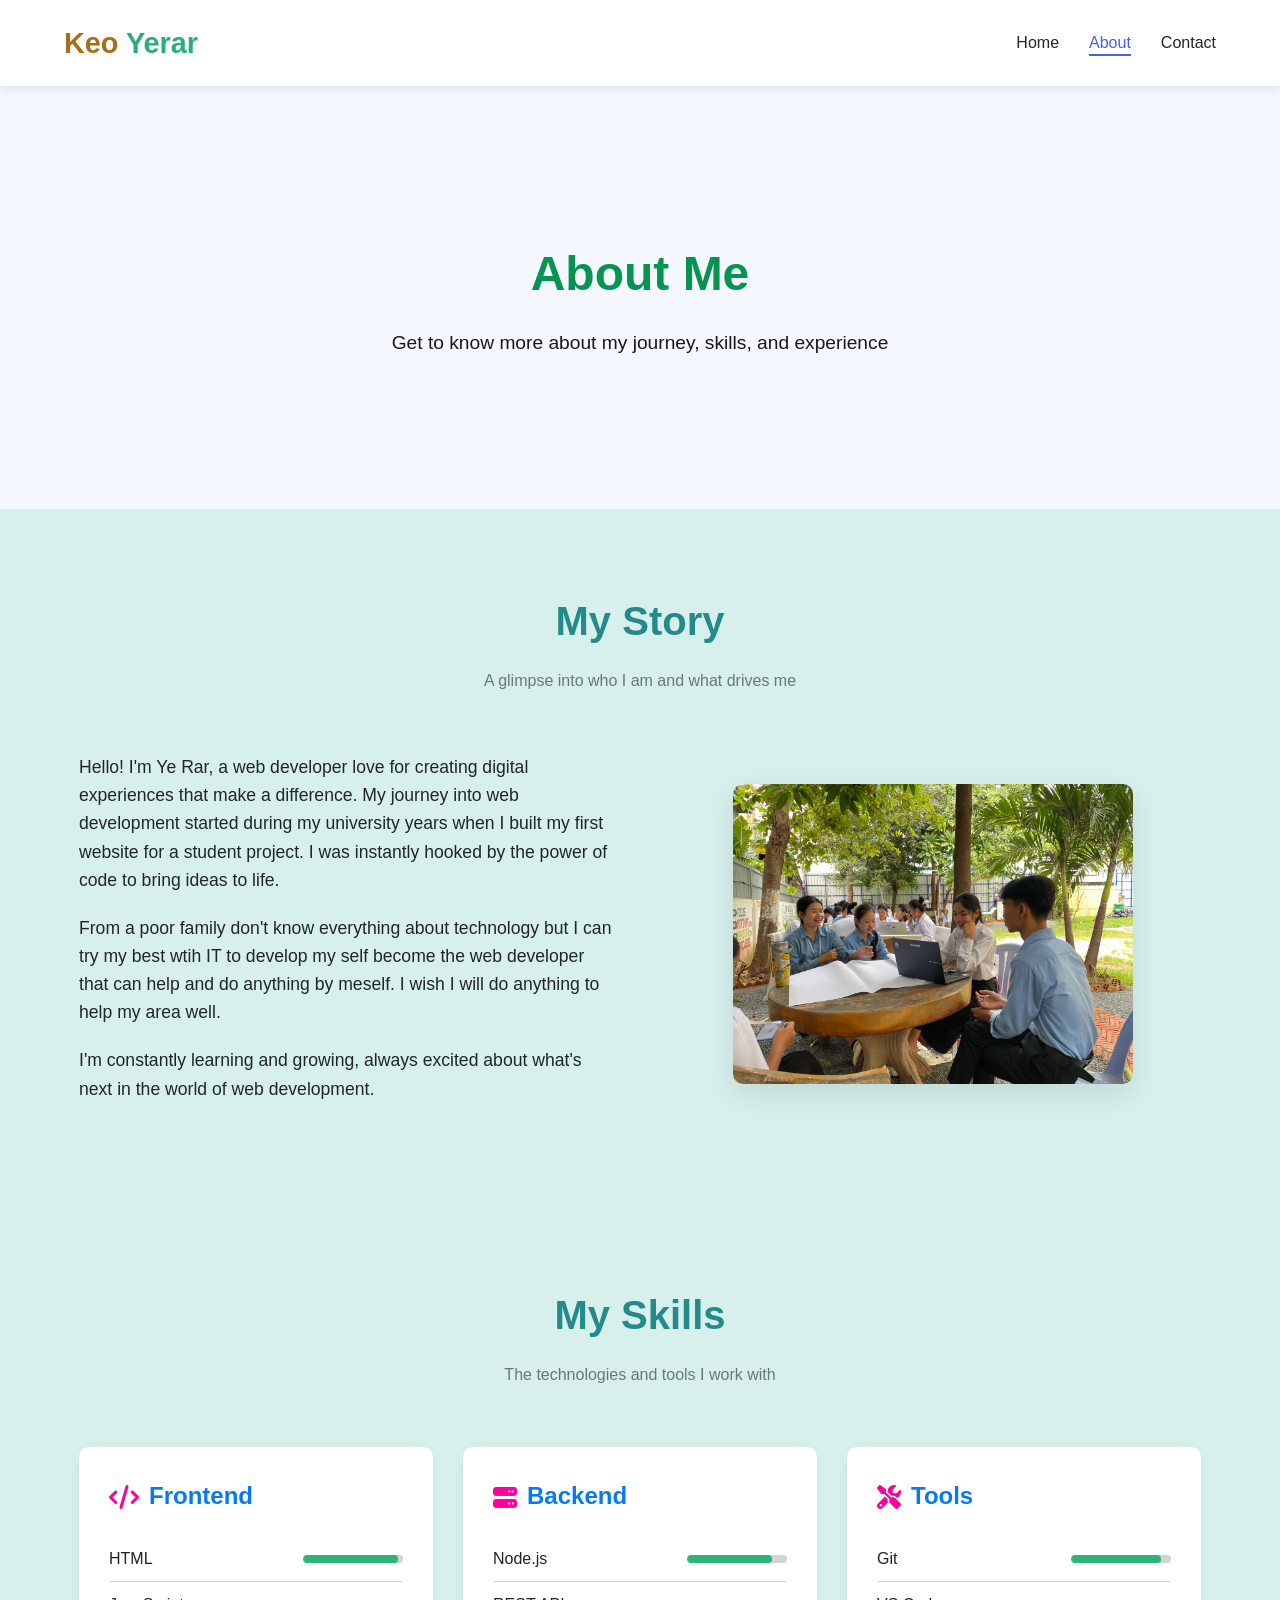
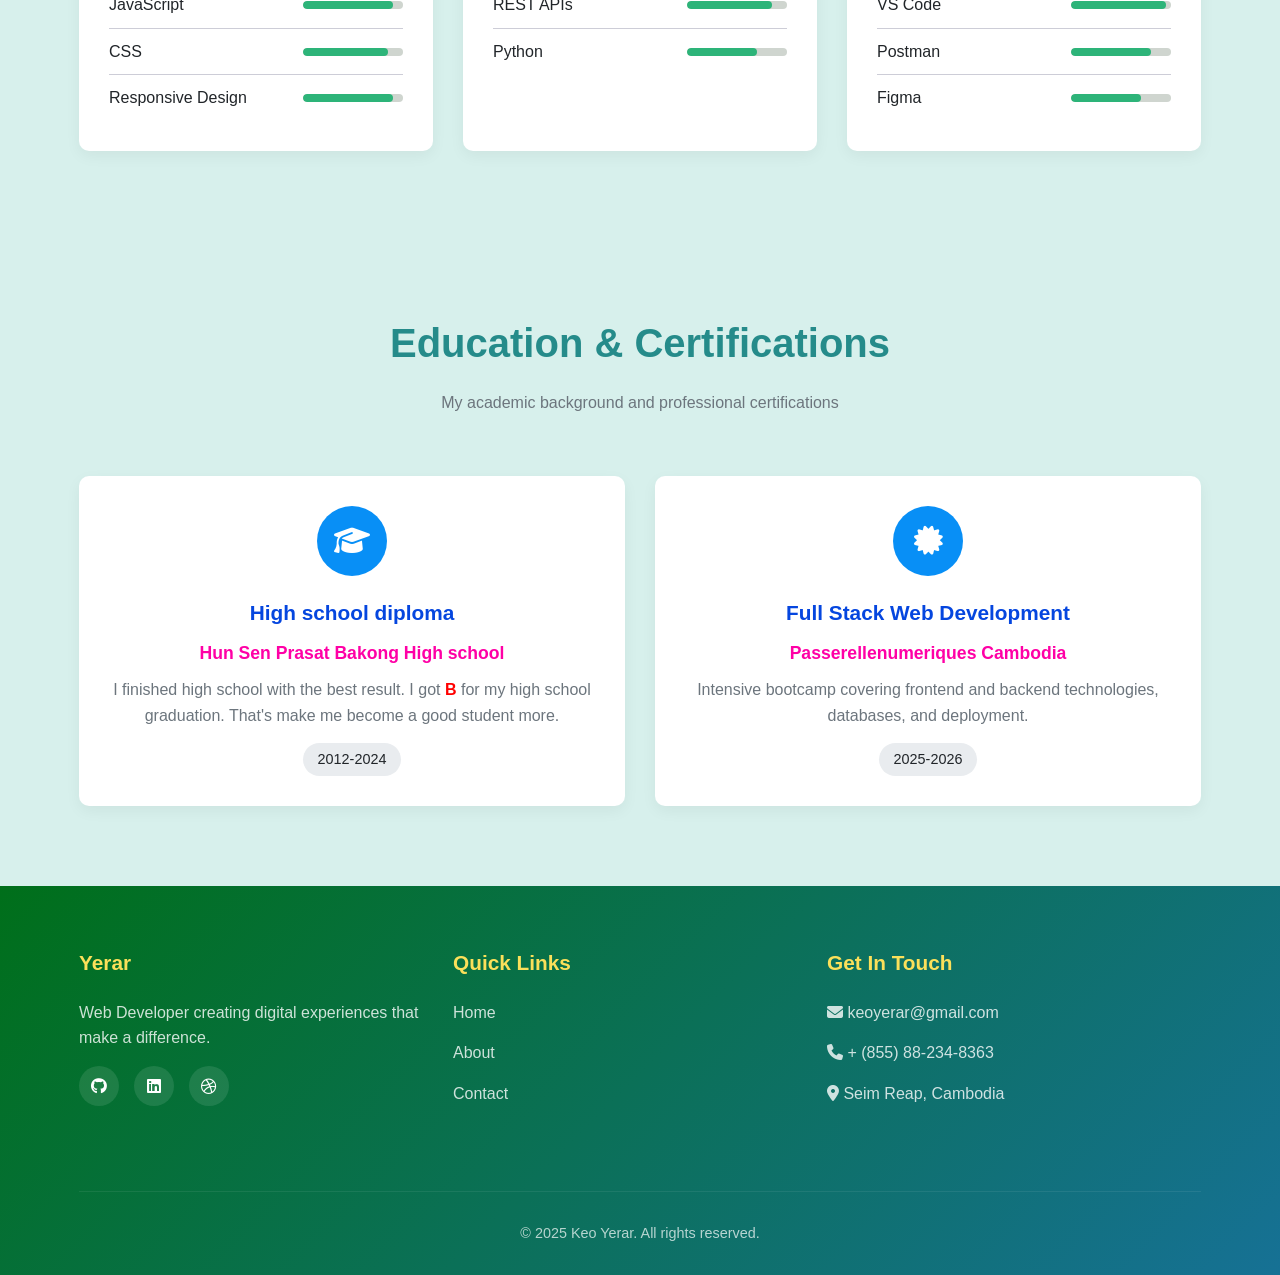
==== aboutMe.html @ 6f179e2d "Add all files including new.study" ====
<!DOCTYPE html>
<html lang="en">
<head>
    <meta charset="UTF-8">
    <meta name="viewport" content="width=device-width, initial-scale=1.0">
    <title>About Me - Yerar | Web Developer</title>
    <link rel="stylesheet" href="https://cdnjs.cloudflare.com/ajax/libs/font-awesome/6.4.0/css/all.min.css">
    <link rel="stylesheet" href="./css/about_style.css">

</head>
<body>
    <!-- Header -->
    <header>
        <div class="container header-container">
            <div class="logo">Keo<span> Yerar</span></div>
            <nav>
                <ul>
                    <li><a href="./index.html">Home</a></li>
                    <li><a href="#" class="active">About</a></li>
                    <li><a href="./contect.html">Contact</a></li>
                </ul>
            </nav>
        </div>
    </header>

    <!-- Page Header -->
    <section class="page-header">
        <div class="container">
            <h1>About Me</h1>
            <p>Get to know more about my journey, skills, and experience</p>
        </div>
    </section>

    <!-- About Section -->
    <section class="about">
        <div class="container">
            <div class="section-title">
                <h2>My Story</h2>
                <p>A glimpse into who I am and what drives me</p>
            </div>
            <div class="about-content">
                <div class="about-text">
                    <p>Hello! I'm Ye Rar, a  web developer  love for creating digital experiences that make a difference. My journey into web development started during my university years when I built my first website for a student project. I was instantly hooked by the power of code to bring ideas to life.</p>
                    <p>From a poor family don't know everything about technology but I can try my best wtih IT to develop my self become the web developer that can help and do anything by meself. I wish I will do anything to help my area well.</p>
                    <p> I'm constantly learning and growing, always excited about what's next in the world of web development.</p>
                    
                </div>
                <div class="about-image">
                    <img src="./img/image (5).jpg" alt="Yerar working" class="about-img">
                </div>
            </div>
        </div>
    </section>

    <!-- Skills Section -->
    <section class="skills">
        <div class="container">
            <div class="section-title">
                <h2>My Skills</h2>
                <p>The technologies and tools I work with</p>
            </div>
            <div class="skills-container">
                <!-- Frontend Skills -->
                <div class="skill-category">
                    <h3><i class="fas fa-code"></i> Frontend</h3>
                    <ul class="skill-list">
                        <li>
                            <span class="skill-name">HTML</span>
                            <div class="skill-level">
                                <div class="skill-progress" style="width: 95%"></div>
                            </div>
                        </li>
                        <li>
                            <span class="skill-name">JavaScript</span>
                            <div class="skill-level">
                                <div class="skill-progress" style="width: 90%"></div>
                            </div>
                        </li>
                        <li>
                            <span class="skill-name">CSS</span>
                            <div class="skill-level">
                                <div class="skill-progress" style="width: 85%"></div>
                            </div>
                        </li>
                        <li>
                            <span class="skill-name">Responsive Design</span>
                            <div class="skill-level">
                                <div class="skill-progress" style="width: 90%"></div>
                            </div>
                        </li>
                    </ul>
                </div>
                
                <!-- Backend Skills -->
                <div class="skill-category">
                    <h3><i class="fas fa-server"></i> Backend</h3>
                    <ul class="skill-list">
                        <li>
                            <span class="skill-name">Node.js</span>
                            <div class="skill-level">
                                <div class="skill-progress" style="width: 85%"></div>
                            </div>
                        </li>
                        <li>
                            <span class="skill-name">REST APIs</span>
                            <div class="skill-level">
                                <div class="skill-progress" style="width: 85%"></div>
                            </div>
                        </li>
                        <li>
                            <span class="skill-name">Python</span>
                            <div class="skill-level">
                                <div class="skill-progress" style="width: 70%"></div>
                            </div>
                        </li>
                    </ul>
                </div>
                
                <!-- Tools -->
                <div class="skill-category">
                    <h3><i class="fas fa-tools"></i> Tools</h3>
                    <ul class="skill-list">
                        <li>
                            <span class="skill-name">Git</span>
                            <div class="skill-level">
                                <div class="skill-progress" style="width: 90%"></div>
                            </div>
                        </li>
                        <li>
                            <span class="skill-name">VS Code</span>
                            <div class="skill-level">
                                <div class="skill-progress" style="width: 95%"></div>
                            </div>
                        </li>
                        <li>
                            <span class="skill-name">Postman</span>
                            <div class="skill-level">
                                <div class="skill-progress" style="width: 80%"></div>
                            </div>
                        </li>
                        <li>
                            <span class="skill-name">Figma</span>
                            <div class="skill-level">
                                <div class="skill-progress" style="width: 70%"></div>
                            </div>
                        </li>
                    </ul>
                </div>
            </div>
        </div>
    </section>

    

    <!-- Education Section -->
    <section class="education">
        <div class="container">
            <div class="section-title">
                <h2>Education & Certifications</h2>
                <p>My academic background and professional certifications</p>
            </div>
            <div class="education-grid">
                <!-- Education 1 -->
                <div class="education-card">
                    <div class="education-icon">
                        <i class="fas fa-graduation-cap"></i>
                    </div>
                    <h3>High school diploma</h3>
                    <h4>Hun Sen Prasat Bakong  High school</h4>
                    <p>I finished high school with the best result. I got <b style="color: red;">B</b> for my high school graduation. That's make me become a good student more.</p>
                    <span class="education-year">2012-2024</span>
                </div>
                
                <!-- Education 2 -->
                <div class="education-card">
                    <div class="education-icon">
                        <i class="fas fa-certificate"></i>
                    </div>
                    <h3>Full Stack Web Development</h3>
                    <h4>Passerellenumeriques Cambodia</h4>
                    <p>Intensive bootcamp covering frontend and backend technologies, databases, and deployment.</p>
                    <span class="education-year">2025-2026</span>
                </div>
                
               
            </div>
        </div>
    </section>

    
    <!-- Footer -->
    <footer>
        <div class="container">
            <div class="footer-content">
                <div class="footer-col">
                    <h3>Yerar</h3>
                    <p>Web Developer creating digital experiences that make a difference.</p>
                    <div class="social-links">
                        <a href="#"><i class="fab fa-github"></i></a>
                        <a href="#"><i class="fab fa-linkedin"></i></a>
                        
                        <a href="#"><i class="fab fa-dribbble"></i></a>
                    </div>
                </div>
                <div class="footer-col">
                    <h3>Quick Links</h3>
                    <p><a href="./index.html" style="color: white; text-decoration: none;">Home</a></p>
                    <p><a href="#" style="color: white; text-decoration: none;">About</a></p>
                    <p><a href="./contect.html" style="color: white; text-decoration: none;">Contact</a></p>
                </div>
                <div class="footer-col">
                    <h3>Get In Touch</h3>
                    <p><i class="fas fa-envelope"></i> keoyerar@gmail.com</p>
                    <p><i class="fas fa-phone"></i> + (855) 88-234-8363</p>
                    <p><i class="fas fa-map-marker-alt"></i> Seim Reap, Cambodia</p>
                </div>
            </div>
            <div class="footer-bottom">
                <p>&copy; 2025 Keo Yerar. All rights reserved.</p>
            </div>
        </div>
    </footer>

    <script>
        // Simple script for smooth scrolling
        document.querySelectorAll('a[href^="#"]').forEach(anchor => {
            anchor.addEventListener('click', function (e) {
                e.preventDefault();
                document.querySelector(this.getAttribute('href')).scrollIntoView({
                    behavior: 'smooth'
                });
            });
        });
        
        // Add active class to nav links on scroll
        window.addEventListener('scroll', function() {
            const sections = document.querySelectorAll('section');
            const navLinks = document.querySelectorAll('nav ul li a');
            
            let current = '';
            
            sections.forEach(section => {
                const sectionTop = section.offsetTop;
                const sectionHeight = section.clientHeight;
                if (pageYOffset >= sectionTop - 60) {
                    current = section.getAttribute('id');
                }
            });
            
            navLinks.forEach(link => {
                link.classList.remove('active');
                if (link.getAttribute('href').substring(1) === current) {
                    link.classList.add('active');
                }
            });
        });
    </script>
</body>
</html>
---- css/about_style.css ----
* {
            margin: 0;
            padding: 0;
            box-sizing: border-box;
            font-family: 'Segoe UI', Tahoma, Geneva, Verdana, sans-serif;
        }

        :root {
            --primary: #4361ee;
            --secondary: #3a0ca3;
            --accent: #f72585;
            --light: #f8f9fa;
            --dark: #212529;
            --gray: #6c757d;
            --light-gray: #e9ecef;
        }

        body {
            background-color: #f5f7ff;
            color: var(--dark);
            line-height: 1.6;
        }

        .container {
            width: 90%;
            max-width: 1200px;
            margin: 0 auto;
            padding: 0 15px;
        }

        /* Header Styles */
        header {
            background-color: white;
            box-shadow: 0 2px 10px rgba(0, 0, 0, 0.1);
            position: sticky;
            top: 0;
            z-index: 100;
        }

        .header-container {
            display: flex;
            justify-content: space-between;
            align-items: center;
            padding: 20px 0;
        }

        .logo {
            font-size: 1.8rem;
            font-weight: 700;
            color: rgb(167, 110, 25);
    
        }

        .logo span {
            color: rgb(39, 174, 122);
        }

        nav ul {
            display: flex;
            list-style: none;
        }

        nav ul li {
            margin-left: 30px;
        }

        nav ul li a {
            text-decoration: none;
            color: var(--dark);
            font-weight: 500;
            transition: color 0.3s;
            position: relative;
        }

        nav ul li a:hover {
            color: var(--primary);
        }

        nav ul li a.active {
            color: var(--primary);
        }

        nav ul li a.active::after {
            content: '';
            position: absolute;
            bottom: -5px;
            left: 0;
            width: 100%;
            height: 2px;
            background-color: var(--primary);
        }

        /* Page Header */
        .page-header {
            padding: 150px ;
            text-align: center;
            background-image: url(https://miro.medium.com/v2/resize:fit:1400/0*flNpoGtME2NX-fFS);
            color: rgb(6, 149, 80);
        }

        .page-header h1 {
            font-size: 3rem;
            margin-bottom: 15px;
        }

        .page-header p {
            font-size: 1.2rem;
            opacity: 0.9;
            max-width: 600px;
            margin: 0 auto;
            color: black;
        }

        /* About Section */
        .about {
            padding: 80px 0;
            background-color: rgb(215, 240, 236);
        }

        .section-title {
            text-align: center;
            margin-bottom: 60px;
        }

        .section-title h2 {
            font-size: 2.5rem;
            color: rgb(37, 139, 138);
            margin-bottom: 15px;
        }

        .section-title p {
            color: var(--gray);
            max-width: 600px;
            margin: 0 auto;
        }

        .about-content {
            display: flex;
            align-items: center;
            gap: 50px;
        }

        .about-text {
            flex: 1;
        }

        .about-text p {
            margin-bottom: 20px;
            font-size: 1.1rem;
        }

        .about-image {
            flex: 1;
            text-align: center;
        }

        .about-img {
            width: 100%;
            max-width: 400px;
            border-radius: 10px;
            box-shadow: 0 10px 30px rgba(0, 0, 0, 0.1);
        }

        /* Skills Section */
        .skills {
            padding: 80px 0;
            background-color: rgb(215, 240, 236);
        }

        .skills-container {
            display: grid;
            grid-template-columns: repeat(auto-fit, minmax(300px, 1fr));
            gap: 30px;
        }

        .skill-category {
            background-color: white;
            padding: 30px;
            border-radius: 10px;
            box-shadow: 0 5px 15px rgba(0, 0, 0, 0.05);
        }

        .skill-category h3 {
            font-size: 1.5rem;
            color:  rgb(5, 123, 242);
            margin-bottom: 20px;
            display: flex;
            align-items: center;
            gap: 10px;
        }

        .skill-category h3 i {
            color: rgb(252, 2, 156);
        }

        .skill-list {
            list-style: none;
        }

        .skill-list li {
            padding: 10px 0;
            border-bottom: 1px solid rgb(205, 205, 215);
            display: flex;
            justify-content: space-between;
            align-items: center;
        }

        .skill-list li:last-child {
            border-bottom: none;
        }

        .skill-name {
            font-weight: 500;
        }

        .skill-level {
            width: 100px;
            height: 8px;
            background-color: rgb(207, 213, 207);
            border-radius: 4px;
            overflow: hidden;
        }

        .skill-progress {
            height: 100%;
            background-color: rgb(45, 180, 121);
            border-radius: 4px;
        }


        /* Education Section */
        .education {
            padding: 80px 0;
           background-color: rgb(215, 240, 236);
        }

        .education-grid {
            display: grid;
            grid-template-columns: repeat(auto-fit, minmax(300px, 1fr));
            gap: 30px;
        }

        .education-card {
            background-color: white;
            padding: 30px;
            border-radius: 10px;
            box-shadow: 0 5px 15px rgba(0, 0, 0, 0.05);
            text-align: center;
        }

        .education-icon {
            width: 70px;
            height: 70px;
            background-color: rgb(8, 143, 246);
            color: white;
            border-radius: 50%;
            display: flex;
            align-items: center;
            justify-content: center;
            margin: 0 auto 20px;
            font-size: 1.8rem;
        }

        .education-card h3 {
            font-size: 1.3rem;
            color: rgb(5, 70, 223);
            margin-bottom: 10px;
        }

        .education-card h4 {
            font-size: 1.1rem;
            color: rgb(255, 0, 166);
            margin-bottom: 10px;
        }

        .education-card p {
            color: var(--gray);
            margin-bottom: 15px;
        }

        .education-year {
            display: inline-block;
            background-color: var(--light-gray);
            color: var(--dark);
            padding: 5px 15px;
            border-radius: 20px;
            font-size: 0.9rem;
        }

        /* Footer */
        footer {
           background: linear-gradient(135deg, #006f1a 0%, #167195 100%);
            color: white;
            padding: 60px 0 30px;
        }

        .footer-content {
            display: flex;
            justify-content: space-between;
            flex-wrap: wrap;
            margin-bottom: 40px;
        }

        .footer-col {
            flex: 1;
            min-width: 250px;
            margin-bottom: 30px;
        }

        .footer-col h3 {
            font-size: 1.3rem;
            margin-bottom: 20px;
            color: rgb(251, 224, 90);
        }

        .footer-col p {
            margin-bottom: 15px;
            opacity: 0.8;
        }

        .social-links {
            display: flex;
            gap: 15px;
        }

        .social-links a {
            display: inline-flex;
            align-items: center;
            justify-content: center;
            width: 40px;
            height: 40px;
            background-color: rgba(255, 255, 255, 0.1);
            border-radius: 50%;
            color: white;
            text-decoration: none;
            transition: background-color 0.3s;
        }

        .social-links a:hover {
            background-color: var(--accent);
        }

        .footer-bottom {
            text-align: center;
            padding-top: 30px;
            border-top: 1px solid rgba(255, 255, 255, 0.1);
            font-size: 0.9rem;
            opacity: 0.7;
        }


        /* Responsive Design */
        @media (max-width: 992px) {
            .about-content {
                flex-direction: column;
            }
            
            .about-image {
                order: -1;
            }
        }

        @media (max-width: 768px) {
            .header-container {
                flex-direction: column;
            }
            
            nav ul {
                margin-top: 20px;
            }
            
            nav ul li {
                margin-left: 15px;
                margin-right: 15px;
            }
            
            .page-header h1 {
                font-size: 2.5rem;
            }
            
            .timeline::before {
                left: 20px;
            }
            
            .timeline-item {
                padding-left: 60px;
            }
            
            .timeline-date {
                width: 40px;
                height: 40px;
                font-size: 0.9rem;
            }
        }

        @media (max-width: 576px) {
            .page-header h1 {
                font-size: 2rem;
            }
            
            .section-title h2 {
                font-size: 2rem;
            }
            
            .skills-container,
            .education-grid {
                grid-template-columns: 1fr;
            }
        }
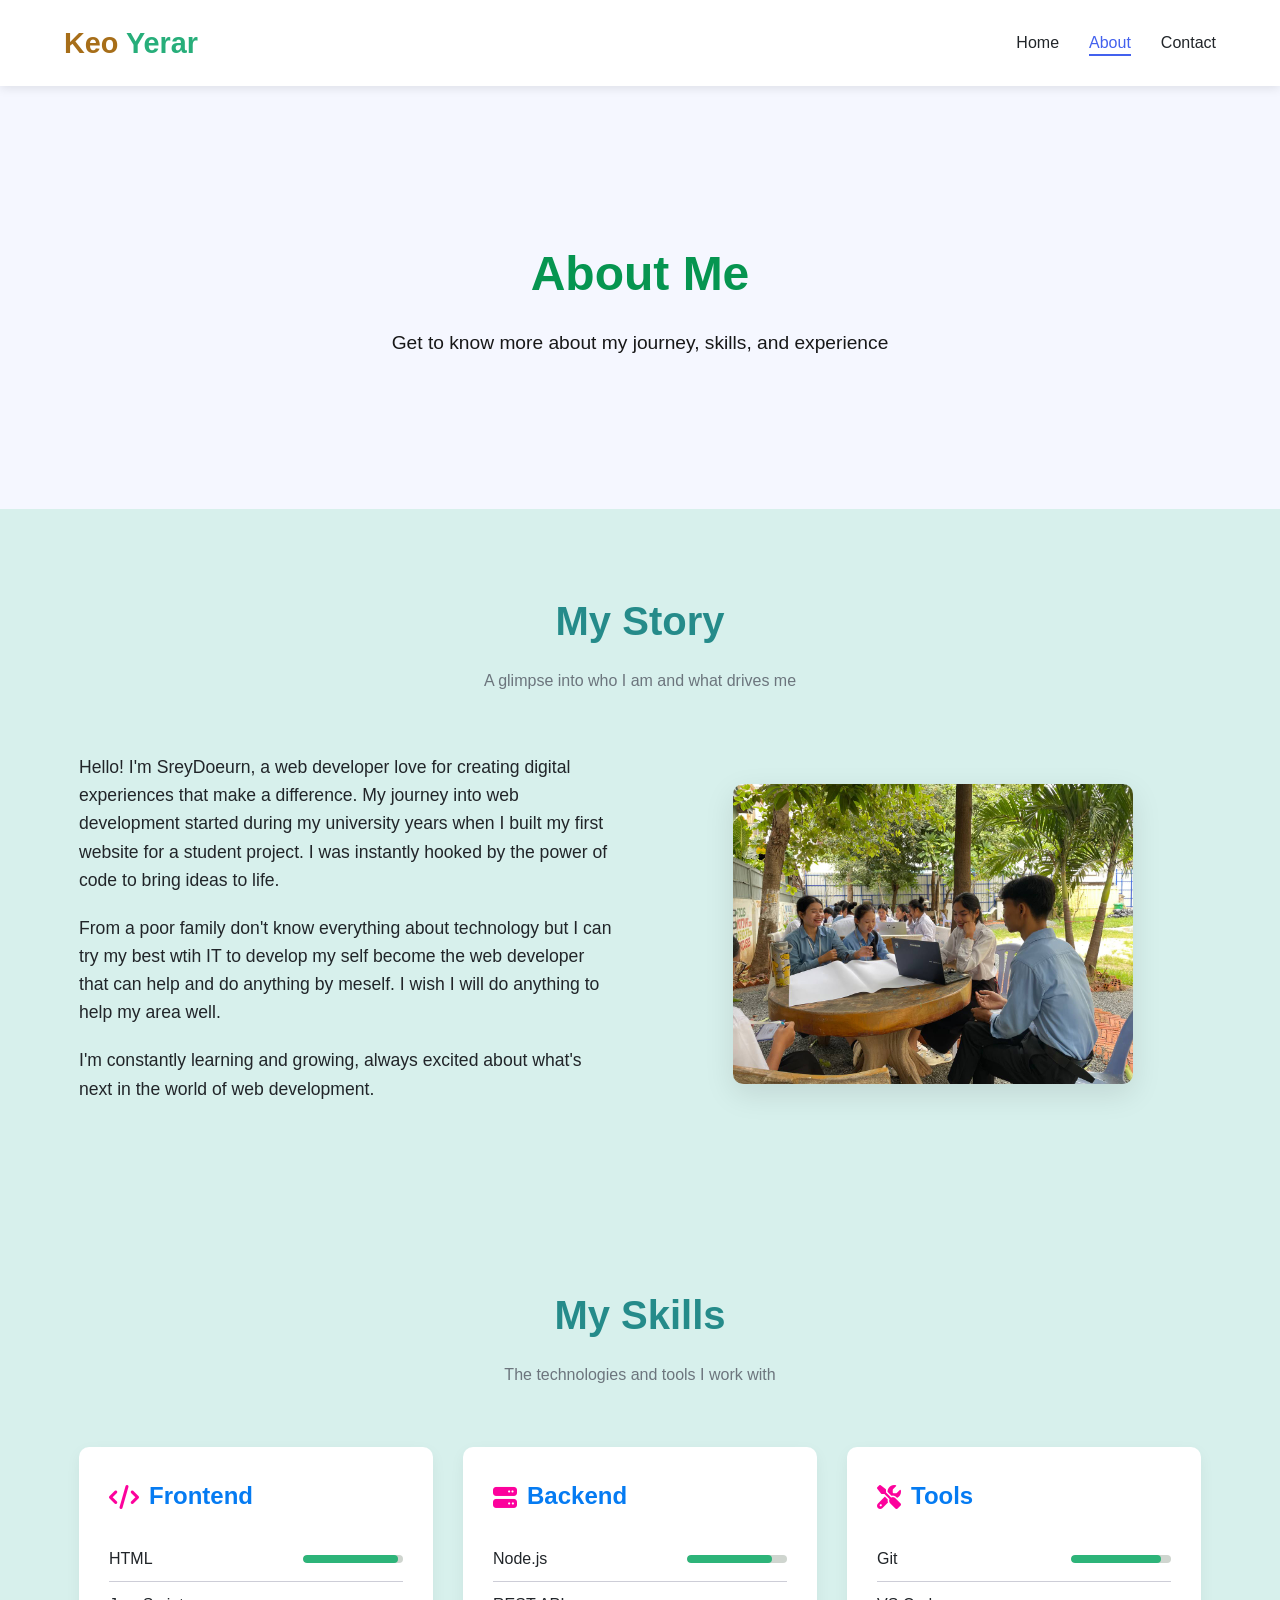
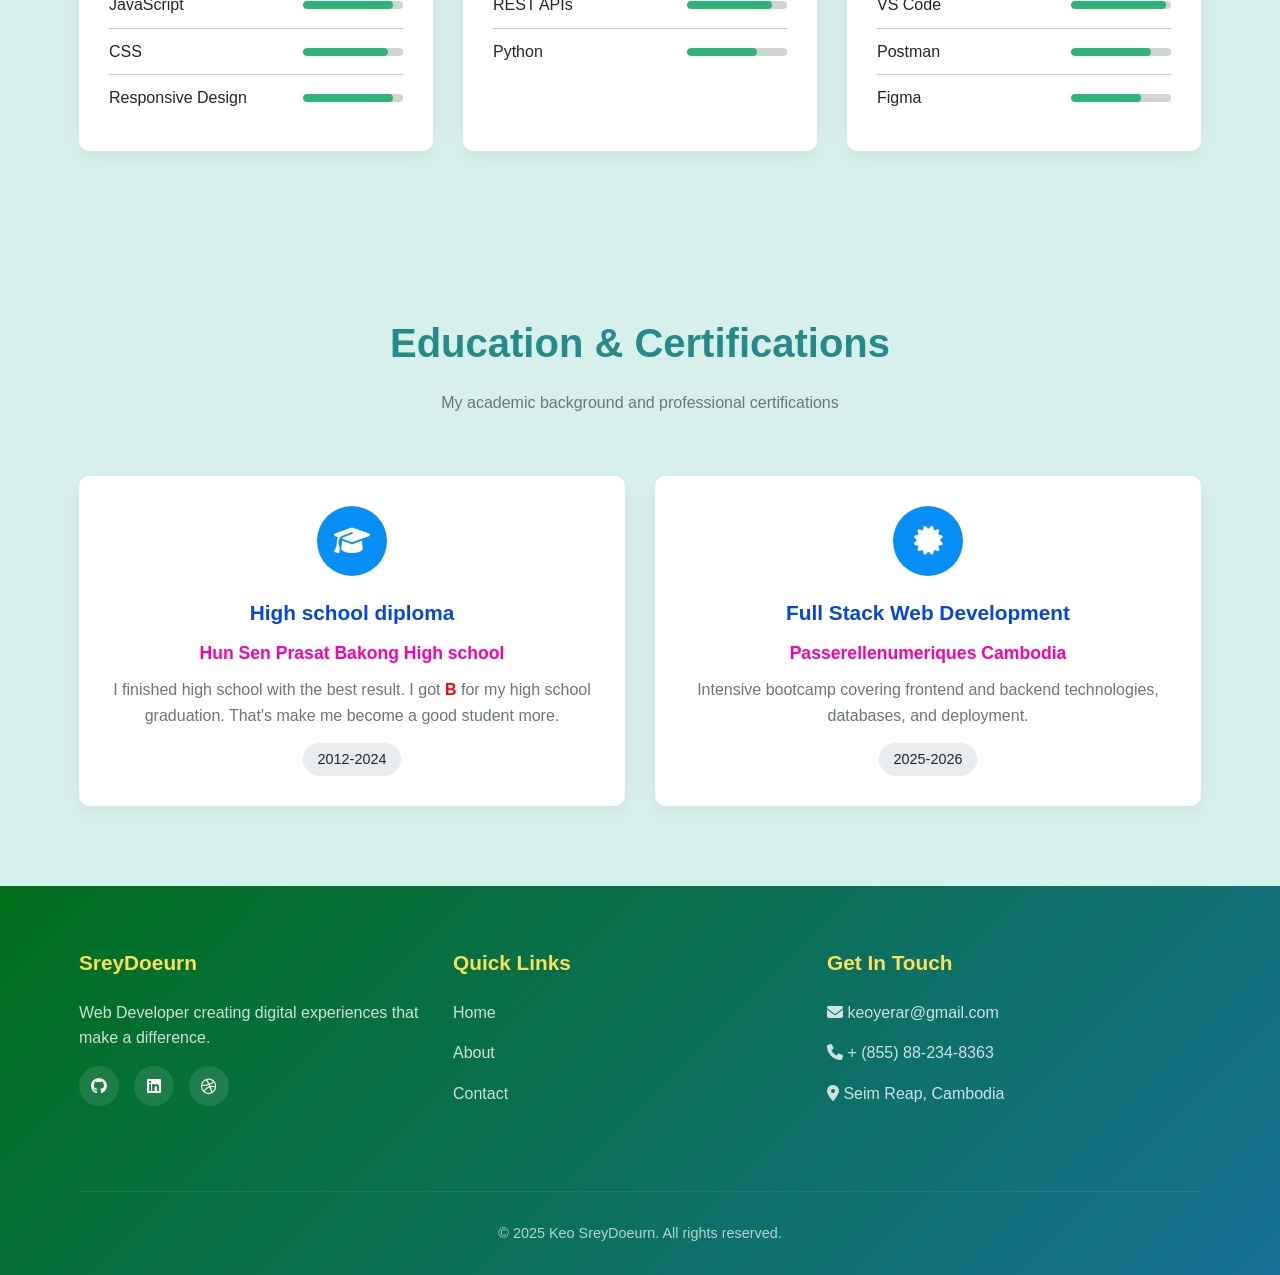
==== commit 8fd32950: "add code the last" ====
--- a/aboutMe.html
+++ b/aboutMe.html
@@ -3,7 +3,7 @@
 <head>
     <meta charset="UTF-8">
     <meta name="viewport" content="width=device-width, initial-scale=1.0">
-    <title>About Me - Yerar | Web Developer</title>
+    <title>About Me - SreyDoeurn | Web Developer</title>
     <link rel="stylesheet" href="https://cdnjs.cloudflare.com/ajax/libs/font-awesome/6.4.0/css/all.min.css">
     <link rel="stylesheet" href="./css/about_style.css">
 
@@ -40,7 +40,7 @@
             </div>
             <div class="about-content">
                 <div class="about-text">
-                    <p>Hello! I'm Ye Rar, a  web developer  love for creating digital experiences that make a difference. My journey into web development started during my university years when I built my first website for a student project. I was instantly hooked by the power of code to bring ideas to life.</p>
+                    <p>Hello! I'm SreyDoeurn, a  web developer  love for creating digital experiences that make a difference. My journey into web development started during my university years when I built my first website for a student project. I was instantly hooked by the power of code to bring ideas to life.</p>
                     <p>From a poor family don't know everything about technology but I can try my best wtih IT to develop my self become the web developer that can help and do anything by meself. I wish I will do anything to help my area well.</p>
                     <p> I'm constantly learning and growing, always excited about what's next in the world of web development.</p>
                     
@@ -193,7 +193,7 @@
         <div class="container">
             <div class="footer-content">
                 <div class="footer-col">
-                    <h3>Yerar</h3>
+                    <h3>SreyDoeurn</h3>
                     <p>Web Developer creating digital experiences that make a difference.</p>
                     <div class="social-links">
                         <a href="#"><i class="fab fa-github"></i></a>
@@ -216,7 +216,7 @@
                 </div>
             </div>
             <div class="footer-bottom">
-                <p>&copy; 2025 Keo Yerar. All rights reserved.</p>
+                <p>&copy; 2025 Keo SreyDoeurn. All rights reserved.</p>
             </div>
         </div>
     </footer>
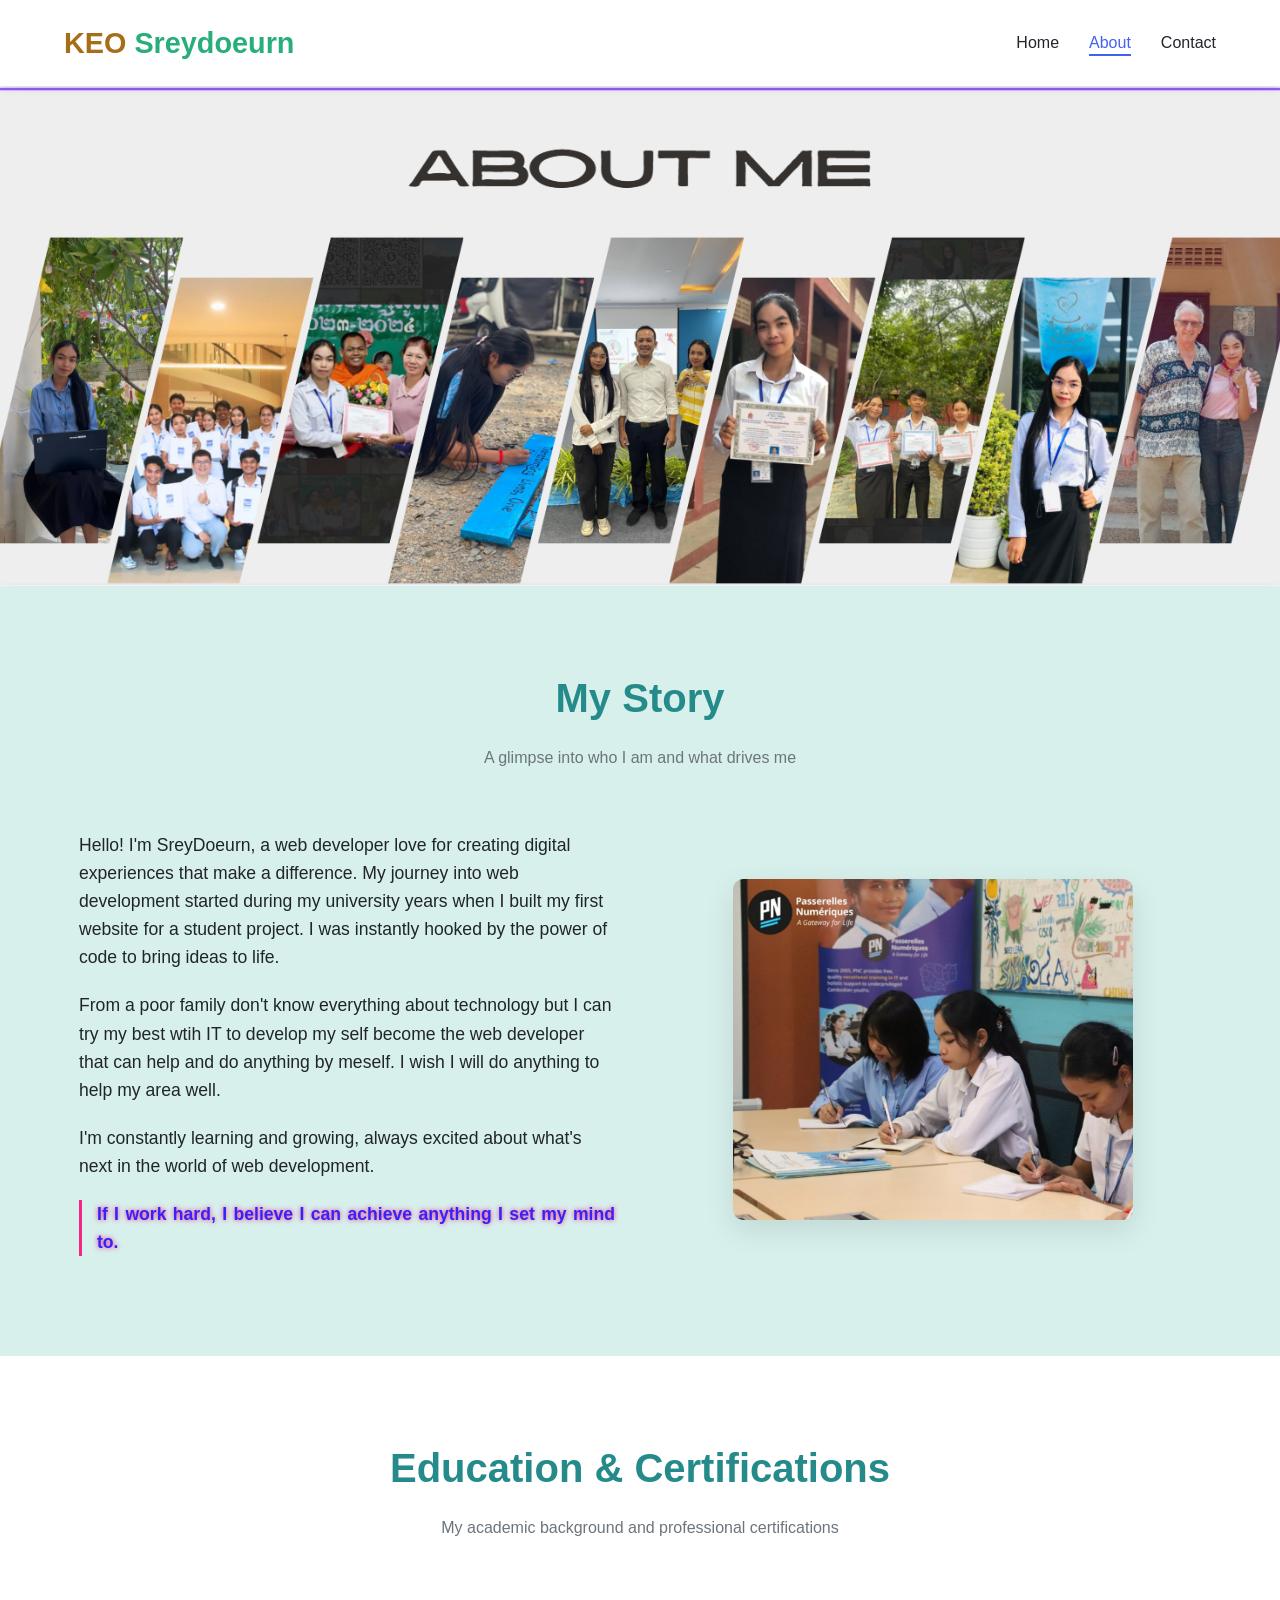
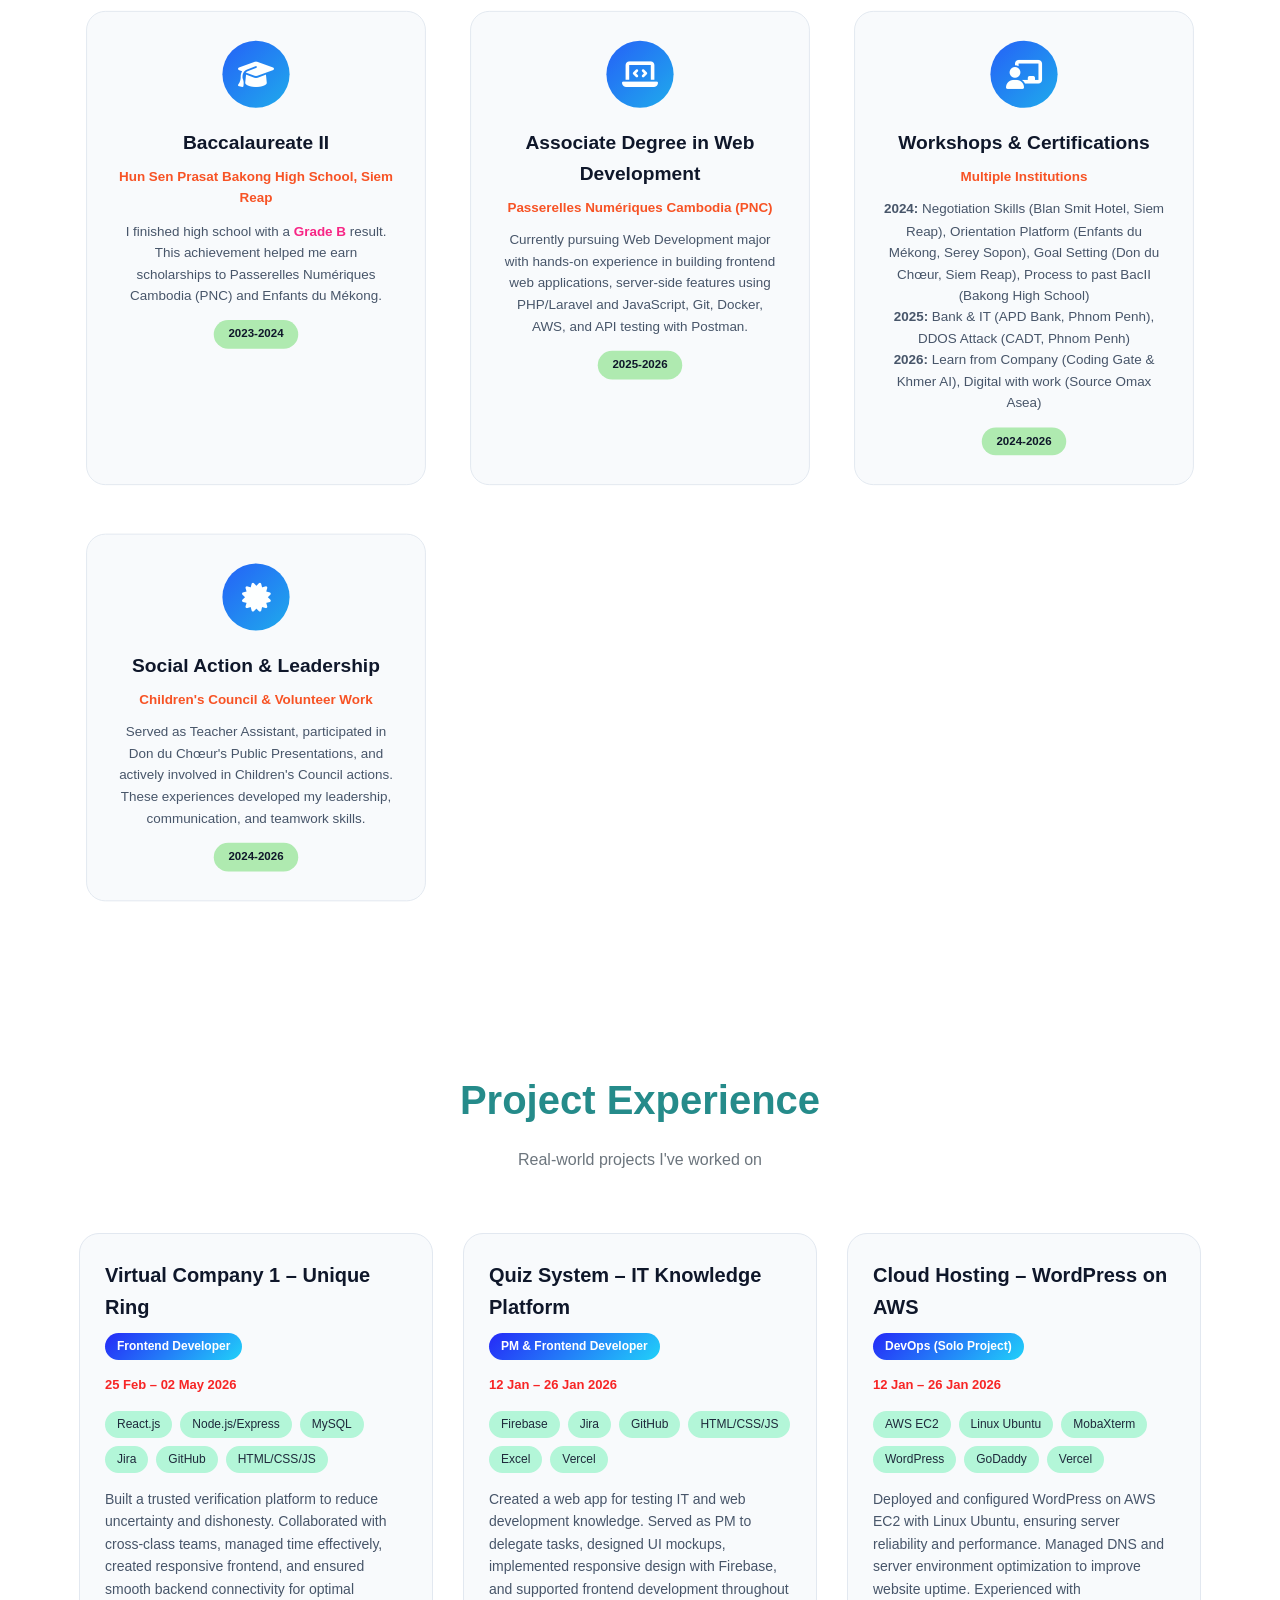
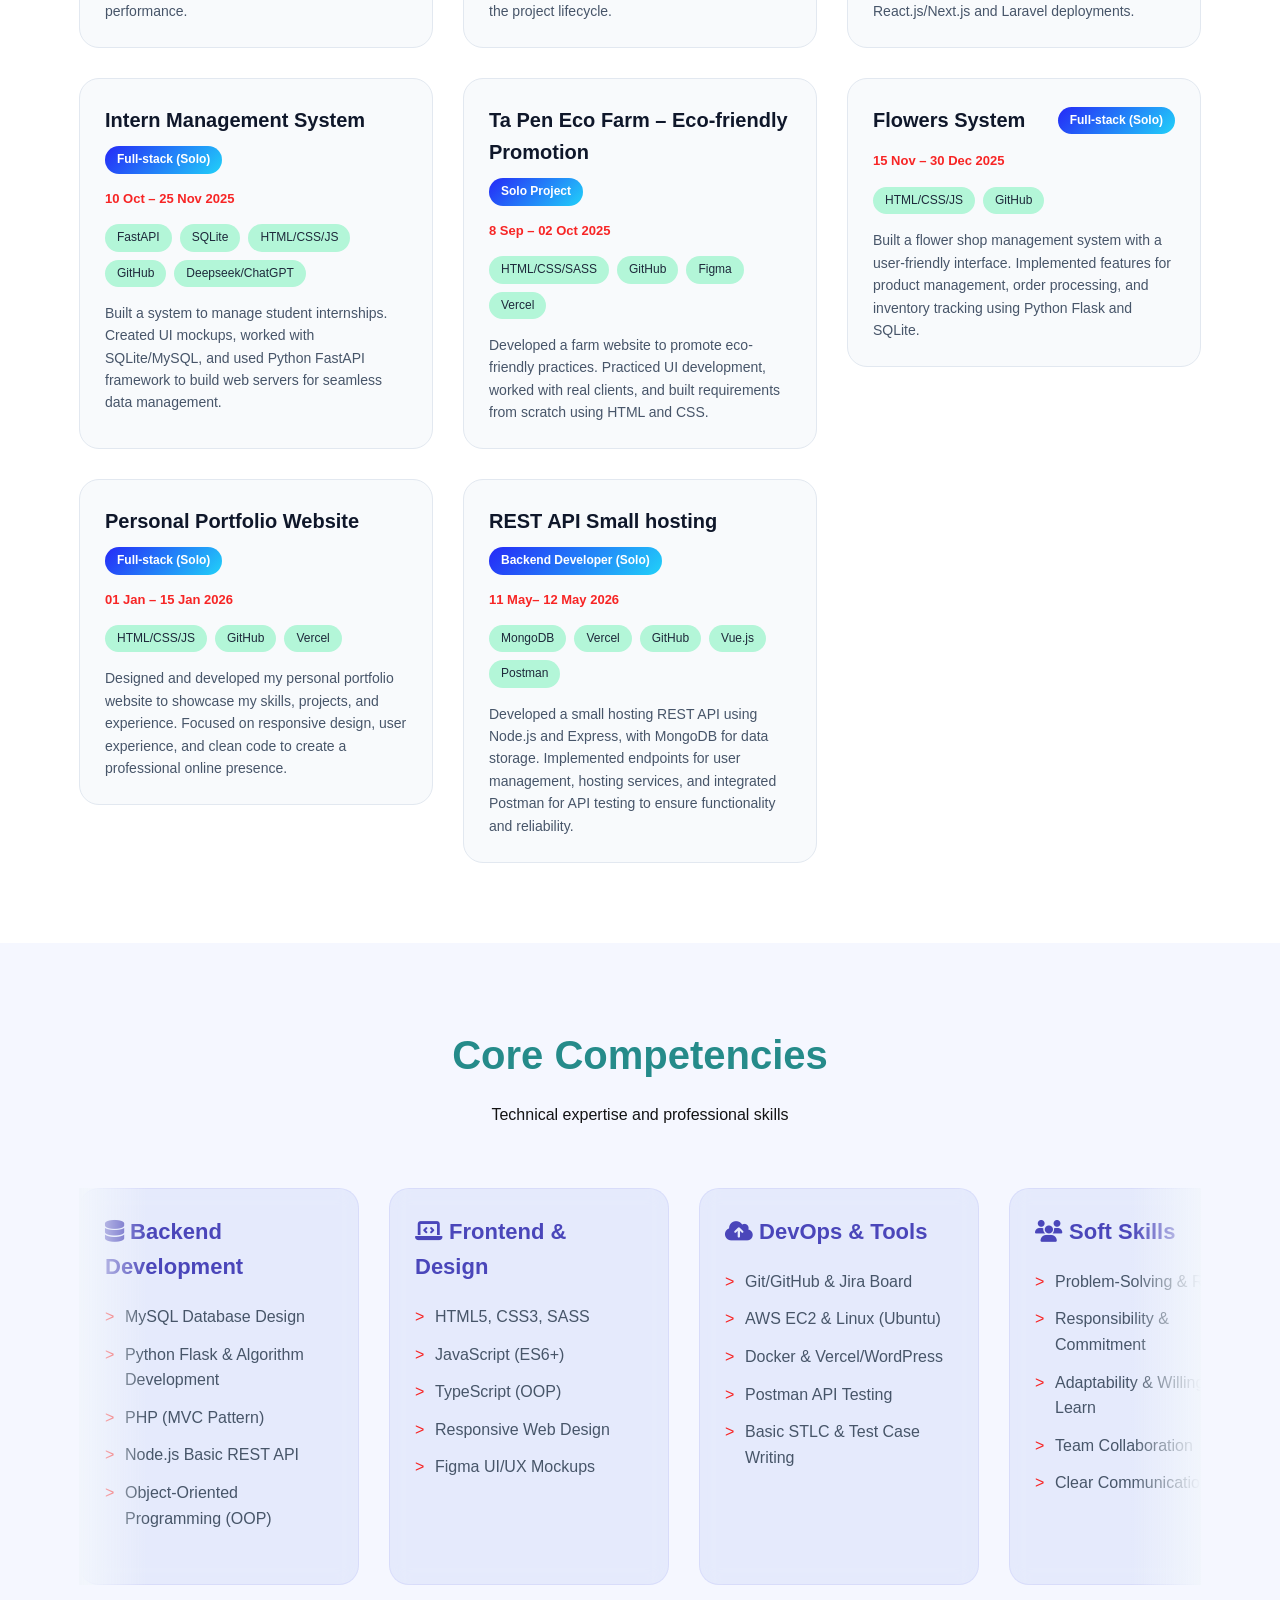
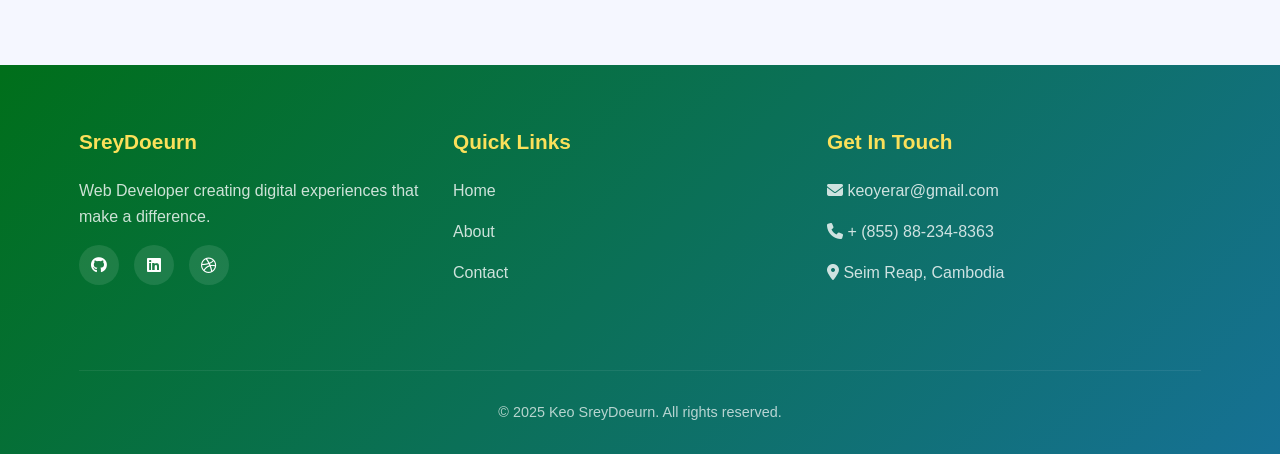
==== commit 52d4babb: "rebuild" ====
--- a/aboutMe.html
+++ b/aboutMe.html
@@ -1,5 +1,6 @@
 <!DOCTYPE html>
 <html lang="en">
+
 <head>
     <meta charset="UTF-8">
     <meta name="viewport" content="width=device-width, initial-scale=1.0">
@@ -8,11 +9,12 @@
     <link rel="stylesheet" href="./css/about_style.css">
 
 </head>
+
 <body>
     <!-- Header -->
     <header>
         <div class="container header-container">
-            <div class="logo">Keo<span> Yerar</span></div>
+            <div class="logo">KEO<span> Sreydoeurn</span></div>
             <nav>
                 <ul>
                     <li><a href="./index.html">Home</a></li>
@@ -26,8 +28,8 @@
     <!-- Page Header -->
     <section class="page-header">
         <div class="container">
-            <h1>About Me</h1>
-            <p>Get to know more about my journey, skills, and experience</p>
+            <!-- <h1>Let's know me</h1> -->
+           
         </div>
     </section>
 
@@ -35,122 +37,32 @@
     <section class="about">
         <div class="container">
             <div class="section-title">
+                 <!-- <p style="margin-bottom: 200px;">Get to know more about my journey, skills, and experience</p> -->
                 <h2>My Story</h2>
                 <p>A glimpse into who I am and what drives me</p>
             </div>
             <div class="about-content">
                 <div class="about-text">
-                    <p>Hello! I'm SreyDoeurn, a  web developer  love for creating digital experiences that make a difference. My journey into web development started during my university years when I built my first website for a student project. I was instantly hooked by the power of code to bring ideas to life.</p>
-                    <p>From a poor family don't know everything about technology but I can try my best wtih IT to develop my self become the web developer that can help and do anything by meself. I wish I will do anything to help my area well.</p>
-                    <p> I'm constantly learning and growing, always excited about what's next in the world of web development.</p>
-                    
+                    <p>Hello! I'm SreyDoeurn, a web developer love for creating digital experiences that make a
+                        difference. My journey into web development started during my university years when I built my
+                        first website for a student project. I was instantly hooked by the power of code to bring ideas
+                        to life.</p>
+                    <p>From a poor family don't know everything about technology but I can try my best wtih IT to
+                        develop my self become the web developer that can help and do anything by meself. I wish I will
+                        do anything to help my area well.</p>
+                    <p> I'm constantly learning and growing, always excited about what's next in the world of web
+                        development.</p>
+                    <p
+                        style=" color: #3325f7; border-left: 3px solid #f72585; padding-left: 15px; margin-left: 0; text-align: justify; text-shadow: #f72585 0 0 5px; ">
+                        <b>If I work hard, I believe I can achieve anything I set my mind to.</b></p>
+
                 </div>
                 <div class="about-image">
-                    <img src="./img/image (5).jpg" alt="Yerar working" class="about-img">
+                    <img src="./img/learn.png" alt="Yerar working" class="about-img" style="width: 100%;">
                 </div>
             </div>
         </div>
     </section>
-
-    <!-- Skills Section -->
-    <section class="skills">
-        <div class="container">
-            <div class="section-title">
-                <h2>My Skills</h2>
-                <p>The technologies and tools I work with</p>
-            </div>
-            <div class="skills-container">
-                <!-- Frontend Skills -->
-                <div class="skill-category">
-                    <h3><i class="fas fa-code"></i> Frontend</h3>
-                    <ul class="skill-list">
-                        <li>
-                            <span class="skill-name">HTML</span>
-                            <div class="skill-level">
-                                <div class="skill-progress" style="width: 95%"></div>
-                            </div>
-                        </li>
-                        <li>
-                            <span class="skill-name">JavaScript</span>
-                            <div class="skill-level">
-                                <div class="skill-progress" style="width: 90%"></div>
-                            </div>
-                        </li>
-                        <li>
-                            <span class="skill-name">CSS</span>
-                            <div class="skill-level">
-                                <div class="skill-progress" style="width: 85%"></div>
-                            </div>
-                        </li>
-                        <li>
-                            <span class="skill-name">Responsive Design</span>
-                            <div class="skill-level">
-                                <div class="skill-progress" style="width: 90%"></div>
-                            </div>
-                        </li>
-                    </ul>
-                </div>
-                
-                <!-- Backend Skills -->
-                <div class="skill-category">
-                    <h3><i class="fas fa-server"></i> Backend</h3>
-                    <ul class="skill-list">
-                        <li>
-                            <span class="skill-name">Node.js</span>
-                            <div class="skill-level">
-                                <div class="skill-progress" style="width: 85%"></div>
-                            </div>
-                        </li>
-                        <li>
-                            <span class="skill-name">REST APIs</span>
-                            <div class="skill-level">
-                                <div class="skill-progress" style="width: 85%"></div>
-                            </div>
-                        </li>
-                        <li>
-                            <span class="skill-name">Python</span>
-                            <div class="skill-level">
-                                <div class="skill-progress" style="width: 70%"></div>
-                            </div>
-                        </li>
-                    </ul>
-                </div>
-                
-                <!-- Tools -->
-                <div class="skill-category">
-                    <h3><i class="fas fa-tools"></i> Tools</h3>
-                    <ul class="skill-list">
-                        <li>
-                            <span class="skill-name">Git</span>
-                            <div class="skill-level">
-                                <div class="skill-progress" style="width: 90%"></div>
-                            </div>
-                        </li>
-                        <li>
-                            <span class="skill-name">VS Code</span>
-                            <div class="skill-level">
-                                <div class="skill-progress" style="width: 95%"></div>
-                            </div>
-                        </li>
-                        <li>
-                            <span class="skill-name">Postman</span>
-                            <div class="skill-level">
-                                <div class="skill-progress" style="width: 80%"></div>
-                            </div>
-                        </li>
-                        <li>
-                            <span class="skill-name">Figma</span>
-                            <div class="skill-level">
-                                <div class="skill-progress" style="width: 70%"></div>
-                            </div>
-                        </li>
-                    </ul>
-                </div>
-            </div>
-        </div>
-    </section>
-
-    
 
     <!-- Education Section -->
     <section class="education">
@@ -160,34 +72,400 @@
                 <p>My academic background and professional certifications</p>
             </div>
             <div class="education-grid">
-                <!-- Education 1 -->
+                <!-- Education 1 - Baccalaureate II -->
                 <div class="education-card">
+                    <div class="education-photo">
+                        <img src="./img/team.png" alt="">
+                        <img src="./img/image copy 17.png" alt="">
+                        <img src="./img/r.png" alt="">
+                        <img src="./img/image copy 3.png" alt="">
+                        <img src="./img/image copy 12.png" alt="">
+                        <img src="./img/image copy 19.png" alt="" aria-hidden="true">
+                        <img src="./img/image copy 5.png" alt="" aria-hidden="true">
+                        <img src="./img/image copy 14.png" alt="" aria-hidden="true">
+                        <img src="./img/image copy 18.png" alt="" aria-hidden="true">
+                        <img src="./img/image copy 20.png" alt="" aria-hidden="true">
+                    </div>
                     <div class="education-icon">
                         <i class="fas fa-graduation-cap"></i>
                     </div>
-                    <h3>High school diploma</h3>
-                    <h4>Hun Sen Prasat Bakong  High school</h4>
-                    <p>I finished high school with the best result. I got <b style="color: red;">B</b> for my high school graduation. That's make me become a good student more.</p>
-                    <span class="education-year">2012-2024</span>
-                </div>
-                
-                <!-- Education 2 -->
+                    <h3>Baccalaureate II</h3>
+                    <h4>Hun Sen Prasat Bakong High School, Siem Reap</h4>
+                    <p>I finished high school with a <strong style="color: #f72585;">Grade B</strong> result. This
+                        achievement helped me earn scholarships to Passerelles Numériques Cambodia (PNC) and Enfants du
+                        Mékong.</p>
+                    <span class="education-year">2023-2024</span>
+                </div>
+
+                <!-- Education 2 - Associate Degree -->
                 <div class="education-card">
+                    <div class="education-photo">
+                        <img src="./img/image copy 11.png" alt="">
+                        <img src="./img/image copy 21.png" alt="">
+                        <img src="./img/image copy 22.png" alt="">
+                        <img src="./img/image copy 25.png" alt="">
+                        <img src="./img/image copy 26.png" alt="">
+                        <img src="./img/image copy 15.png" alt="">
+                        <img src="./img/IMG_7563 (2).JPG" alt="">
+                    </div>
+                    <div class="education-icon">
+                        <i class="fas fa-laptop-code"></i>
+                    </div>
+                    <h3>Associate Degree in Web Development</h3>
+                    <h4>Passerelles Numériques Cambodia (PNC)</h4>
+                    <p>Currently pursuing Web Development major with hands-on experience in building frontend web
+                        applications, server-side features using PHP/Laravel and JavaScript, Git, Docker, AWS, and API
+                        testing with Postman.</p>
+                    <span class="education-year">2025-2026</span>
+                </div>
+
+                <!-- Education 3 - Workshops & Certifications -->
+                <div class="education-card">
+                    <div class="education-photo">
+                        <img src="./img/r.png" alt="">
+                        <img src="./img/image copy 23.png" alt="">
+                        <img src="./img/image copy 24.png" alt="">
+                        <img src="./img/image copy 27.png" alt="">
+                        <img src="./img/image copy.png" alt="">
+                        <img src="./img/image copy 7.png" alt="">
+                        <img src="./img/group.png" alt="">
+                    </div>
+                    <div class="education-icon">
+                        <i class="fas fa-chalkboard-user"></i>
+                    </div>
+                    <h3>Workshops & Certifications</h3>
+                    <h4>Multiple Institutions</h4>
+                    <p>
+                        <strong>2024:</strong> Negotiation Skills (Blan Smit Hotel, Siem Reap), Orientation Platform
+                        (Enfants du Mékong, Serey Sopon), Goal Setting (Don du Chœur, Siem Reap), Process to past BacII
+                        (Bakong High School)<br>
+                        <strong>2025:</strong> Bank & IT (APD Bank, Phnom Penh), DDOS Attack (CADT, Phnom Penh)<br>
+                        <strong>2026:</strong> Learn from Company (Coding Gate & Khmer AI), Digital with work (Source
+                        Omax Asea)
+                    </p>
+                    <span class="education-year">2024-2026</span>
+                </div>
+
+                <!-- Education 4 - Additional Training -->
+                <div class="education-card">
+                    <div class="education-photo">
+                        <img src="./img/s.png" alt="">
+                        <img src="./img/study.png" alt="">
+                        <img src="./img/photo_2025-02-08_09-02-49.jpg" alt="">
+                        <img src="./img/image copy 13.png" alt="">
+                        <img src="./img/image copy 11.png" alt="">
+                        <img src="./img/image copy 9.png" alt="">
+                        <img src="./img/image copy 6.png" alt="">
+                        <img src="./img/image copy 4.png" alt="">
+                    </div>
                     <div class="education-icon">
                         <i class="fas fa-certificate"></i>
                     </div>
-                    <h3>Full Stack Web Development</h3>
-                    <h4>Passerellenumeriques Cambodia</h4>
-                    <p>Intensive bootcamp covering frontend and backend technologies, databases, and deployment.</p>
-                    <span class="education-year">2025-2026</span>
-                </div>
-                
-               
+                    <h3>Social Action & Leadership</h3>
+                    <h4>Children's Council & Volunteer Work</h4>
+                    <p>Served as Teacher Assistant, participated in Don du Chœur's Public Presentations, and actively
+                        involved in Children's Council actions. These experiences developed my leadership,
+                        communication, and teamwork skills.</p>
+                    <span class="education-year">2024-2026</span>
+                </div>
             </div>
         </div>
     </section>
 
-    
+    <!-- Project Experience Section (NEW) -->
+    <section class="projects">
+        <div class="container">
+            <div class="section-title">
+                <h2>Project Experience</h2>
+                <p>Real-world projects I've worked on</p>
+            </div>
+            <div class="projects-grid">
+                <!-- VC1 -->
+                <div class="project-card">
+                    <div class="project-header">
+                        <h3>Virtual Company 1 – Unique Ring</h3>
+                        <span class="project-role">Frontend Developer</span>
+                    </div>
+                    <div class="project-date">25 Feb – 02 May 2026</div>
+                    <div class="project-tech">
+                        <span class="tech-tag">React.js</span>
+                        <span class="tech-tag">Node.js/Express</span>
+                        <span class="tech-tag">MySQL</span>
+                        <span class="tech-tag">Jira</span>
+                        <span class="tech-tag">GitHub</span>
+                        <span class="tech-tag">HTML/CSS/JS</span>
+                    </div>
+                    <div class="project-description">
+                        Built a trusted verification platform to reduce uncertainty and dishonesty. Collaborated with
+                        cross-class teams, managed time effectively, created responsive frontend, and ensured smooth
+                        backend connectivity for optimal performance.
+                    </div>
+                </div>
+
+                <!-- JavaScript Project – Quiz System -->
+                <a href="https://www.yerar.site/" target="_blank" style="text-decoration: none;">
+                    <div class="project-card">
+                        <div class="project-header">
+                            <h3>Quiz System – IT Knowledge Platform</h3>
+                            <span class="project-role">PM & Frontend Developer</span>
+                        </div>
+                        <div class="project-date">12 Jan – 26 Jan 2026</div>
+                        <div class="project-tech">
+                            <span class="tech-tag">Firebase</span>
+                            <span class="tech-tag">Jira</span>
+                            <span class="tech-tag">GitHub</span>
+                            <span class="tech-tag">HTML/CSS/JS</span>
+                            <span class="tech-tag">Excel</span>
+                            <span class="tech-tag">Vercel</span>
+                        </div>
+                        <div class="project-description">
+                            Created a web app for testing IT and web development knowledge. Served as PM to delegate
+                            tasks, designed UI mockups, implemented responsive design with Firebase, and supported
+                            frontend development throughout the project lifecycle.
+                        </div>
+                    </div>
+                </a>
+
+                <!-- Software Deployment – Cloud Hosting -->
+                <div class="project-card">
+                    <div class="project-header">
+                        <h3>Cloud Hosting – WordPress on AWS</h3>
+                        <span class="project-role">DevOps (Solo Project)</span>
+                    </div>
+                    <div class="project-date">12 Jan – 26 Jan 2026</div>
+                    <div class="project-tech">
+                        <span class="tech-tag">AWS EC2</span>
+                        <span class="tech-tag">Linux Ubuntu</span>
+                        <span class="tech-tag">MobaXterm</span>
+                        <span class="tech-tag">WordPress</span>
+                        <span class="tech-tag">GoDaddy</span>
+                        <span class="tech-tag">Vercel</span>
+                    </div>
+                    <div class="project-description">
+                        Deployed and configured WordPress on AWS EC2 with Linux Ubuntu, ensuring server reliability and
+                        performance. Managed DNS and server environment optimization to improve website uptime.
+                        Experienced with React.js/Next.js and Laravel deployments.
+                    </div>
+                </div>
+
+                <!-- Algorithm Project – Intern Management System -->
+                <div class="project-card">
+                    <div class="project-header">
+                        <h3>Intern Management System</h3>
+                        <span class="project-role">Full-stack (Solo)</span>
+                    </div>
+                    <div class="project-date">10 Oct – 25 Nov 2025</div>
+                    <div class="project-tech">
+                        <span class="tech-tag">FastAPI</span>
+                        <span class="tech-tag">SQLite</span>
+                        <span class="tech-tag">HTML/CSS/JS</span>
+                        <span class="tech-tag">GitHub</span>
+                        <span class="tech-tag">Deepseek/ChatGPT</span>
+                    </div>
+                    <div class="project-description">
+                        Built a system to manage student internships. Created UI mockups, worked with SQLite/MySQL, and
+                        used Python FastAPI framework to build web servers for seamless data management.
+                    </div>
+                </div>
+
+                <!-- Web Design – Ta Pen Eco Farm -->
+                <a href="https://tapenfarm.yerar.site/" target="_blank" style="text-decoration: none;">
+                <div class="project-card">
+                    <div class="project-header">
+                        <h3>Ta Pen Eco Farm – Eco-friendly Promotion</h3>
+                        <span class="project-role">Solo Project</span>
+                    </div>
+                    <div class="project-date">8 Sep – 02 Oct 2025</div>
+                    <div class="project-tech">
+                        <span class="tech-tag">HTML/CSS/SASS</span>
+                        <span class="tech-tag">GitHub</span>
+                        <span class="tech-tag">Figma</span>
+                        <span class="tech-tag">Vercel</span>
+                    </div>
+                    <div class="project-description">
+                        Developed a farm website to promote eco-friendly practices. Practiced UI development, worked
+                        with real clients, and built requirements from scratch using HTML and CSS.
+                    </div>
+                </div>
+                </a>
+                <a href="https://flower.yerar.site/" target="_blank" style="text-decoration: none;">
+                <div class="project-card">
+                    <div class="project-header">
+                        <h3>Flowers System</h3>
+                        <span class="project-role">Full-stack (Solo)</span>
+                    </div>
+                    <div class="project-date">15 Nov – 30 Dec 2025</div>
+                    <div class="project-tech">
+                      
+                        <span class="tech-tag">HTML/CSS/JS</span>
+                        <span class="tech-tag">GitHub</span>
+                    </div>
+                    <div class="project-description">
+                        Built a flower shop management system with a user-friendly interface. Implemented features for product management, order processing, and inventory tracking using Python Flask and SQLite.
+                    </div>
+                </div>
+            </a>
+            <a href="https://sd.yerar.site/" target="_blank" style="text-decoration: none;">
+            <div class="project-card">
+                <div class="project-header">
+                    <h3>Personal Portfolio Website</h3>
+                    <span class="project-role">Full-stack (Solo)</span>
+                </div>
+                <div class="project-date">01 Jan – 15 Jan 2026</div>
+                <div class="project-tech">
+                    <span class="tech-tag">HTML/CSS/JS</span>
+                    <span class="tech-tag">GitHub</span>
+                    <span class="tech-tag">Vercel</span>
+                </div>
+                <div class="project-description">
+                    Designed and developed my personal portfolio website to showcase my skills, projects, and experience. Focused on responsive design, user experience, and clean code to create a professional online presence.
+                </div>
+            </div>
+            </a>
+            <a href="https://vue-project-ochre-two.vercel.app/" target="_blank" style="text-decoration: none;">
+                <div class="project-card">
+                    <div class="project-header">
+                        <h3>REST API Small hosting</h3>
+                        <span class="project-role">Backend Developer (Solo)</span>
+                    </div>
+                    <div class="project-date">11 May– 12 May 2026</div>
+                    <div class="project-tech">
+                        <span class="tech-tag">MongoDB</span>
+                        <span class="tech-tag">Vercel</span>
+                        <span class="tech-tag">GitHub</span>
+                        <span class="tech-tag">Vue.js</span>
+                        <span class="tech-tag">Postman</span>
+                    </div>
+                    <div class="project-description">
+                        Developed a small hosting REST API using Node.js and Express, with MongoDB for data storage. Implemented endpoints for user management, hosting services, and integrated Postman for API testing to ensure functionality and reliability.   
+                    </div>        
+                       
+                </div>
+            </a>
+        </div>
+    </section>
+
+    <!-- Hard Skills Section -->
+    <section class="hard-skills">
+        <div class="container">
+            <div class="section-title">
+                <h2>Core Competencies</h2>
+                <p>Technical expertise and professional skills</p>
+            </div>
+            <div class="skills-marquee">
+                <div class="skills-grid">
+                    <div class="skills-set">
+                        <div class="skill-group">
+                            <h3><i class="fas fa-database"></i> Backend Development</h3>
+                            <ul>
+                                <li>MySQL Database Design</li>
+                                <li>Python Flask & Algorithm Development</li>
+                                <li>PHP (MVC Pattern)</li>
+                                <li>Node.js Basic REST API</li>
+                                <li>Object-Oriented Programming (OOP)</li>
+                            </ul>
+                        </div>
+                        <div class="skill-group">
+                            <h3><i class="fas fa-laptop-code"></i> Frontend & Design</h3>
+                            <ul>
+                                <li>HTML5, CSS3, SASS</li>
+                                <li>JavaScript (ES6+)</li>
+                                <li>TypeScript (OOP)</li>
+                                <li>Responsive Web Design</li>
+                                <li>Figma UI/UX Mockups</li>
+                            </ul>
+                        </div>
+                        <div class="skill-group">
+                            <h3><i class="fas fa-cloud-upload-alt"></i> DevOps & Tools</h3>
+                            <ul>
+                                <li>Git/GitHub & Jira Board</li>
+                                <li>AWS EC2 & Linux (Ubuntu)</li>
+                                <li>Docker & Vercel/WordPress</li>
+                                <li>Postman API Testing</li>
+                                <li>Basic STLC & Test Case Writing</li>
+                            </ul>
+                        </div>
+                        <div class="skill-group">
+                            <h3><i class="fas fa-users"></i> Soft Skills</h3>
+                            <ul>
+                                <li>Problem-Solving & Research</li>
+                                <li>Responsibility & Commitment</li>
+                                <li>Adaptability & Willingness to Learn</li>
+                                <li>Team Collaboration</li>
+                                <li>Clear Communication</li>
+                            </ul>
+                        </div>
+                        <div class="skill-group">
+                            <h3><i class="fas fa-cogs"></i> Additional Skills</h3>
+                            <ul>
+                                <li>Basic Knowledge of AI Tools (ChatGPT, Deepseek)</li>
+                                <li>Time Management & Organization</li>
+                                <li>Client Communication & Requirement Gathering</li>
+                                <li>Continuous Learning Mindset</li>
+                                <li>Attention to Detail</li>
+                            </ul>
+                        </div>
+                    </div>
+                    <div class="skills-set" aria-hidden="true">
+                        <div class="skill-group">
+                            <h3><i class="fas fa-database"></i> Backend Development</h3>
+                            <ul>
+                                <li>MySQL Database Design</li>
+                                <li>Python Flask & Algorithm Development</li>
+                                <li>PHP (MVC Pattern)</li>
+                                <li>Node.js Basic REST API</li>
+                                <li>Object-Oriented Programming (OOP)</li>
+                            </ul>
+                        </div>
+                        <div class="skill-group">
+                            <h3><i class="fas fa-laptop-code"></i> Frontend & Design</h3>
+                            <ul>
+                                <li>HTML5, CSS3, SASS</li>
+                                <li>JavaScript (ES6+)</li>
+                                <li>TypeScript (OOP)</li>
+                                <li>Responsive Web Design</li>
+                                <li>Figma UI/UX Mockups</li>
+                            </ul>
+                        </div>
+                        <div class="skill-group">
+                            <h3><i class="fas fa-cloud-upload-alt"></i> DevOps & Tools</h3>
+                            <ul>
+                                <li>Git/GitHub & Jira Board</li>
+                                <li>AWS EC2 & Linux (Ubuntu)</li>
+                                <li>Docker & Vercel/WordPress</li>
+                                <li>Postman API Testing</li>
+                                <li>Basic STLC & Test Case Writing</li>
+                            </ul>
+                        </div>
+                        <div class="skill-group">
+                            <h3><i class="fas fa-users"></i> Soft Skills</h3>
+                            <ul>
+                                <li>Problem-Solving & Research</li>
+                                <li>Responsibility & Commitment</li>
+                                <li>Adaptability & Willingness to Learn</li>
+                                <li>Team Collaboration</li>
+                                <li>Clear Communication</li>
+                            </ul>
+                        </div>
+                        <div class="skill-group">
+                            <h3><i class="fas fa-cogs"></i> Additional Skills</h3>
+                            <ul>
+                                <li>Basic Knowledge of AI Tools (ChatGPT, Deepseek)</li>
+                                <li>Time Management & Organization</li>
+                                <li>Client Communication & Requirement Gathering</li>
+                                <li>Continuous Learning Mindset</li>
+                                <li>Attention to Detail</li>
+                            </ul>
+                        </div>
+                    </div>
+                </div>
+            </div>
+        </div>
+    </section>
+
+
+
+
     <!-- Footer -->
     <footer>
         <div class="container">
@@ -198,7 +476,7 @@
                     <div class="social-links">
                         <a href="#"><i class="fab fa-github"></i></a>
                         <a href="#"><i class="fab fa-linkedin"></i></a>
-                        
+
                         <a href="#"><i class="fab fa-dribbble"></i></a>
                     </div>
                 </div>
@@ -221,39 +499,7 @@
         </div>
     </footer>
 
-    <script>
-        // Simple script for smooth scrolling
-        document.querySelectorAll('a[href^="#"]').forEach(anchor => {
-            anchor.addEventListener('click', function (e) {
-                e.preventDefault();
-                document.querySelector(this.getAttribute('href')).scrollIntoView({
-                    behavior: 'smooth'
-                });
-            });
-        });
-        
-        // Add active class to nav links on scroll
-        window.addEventListener('scroll', function() {
-            const sections = document.querySelectorAll('section');
-            const navLinks = document.querySelectorAll('nav ul li a');
-            
-            let current = '';
-            
-            sections.forEach(section => {
-                const sectionTop = section.offsetTop;
-                const sectionHeight = section.clientHeight;
-                if (pageYOffset >= sectionTop - 60) {
-                    current = section.getAttribute('id');
-                }
-            });
-            
-            navLinks.forEach(link => {
-                link.classList.remove('active');
-                if (link.getAttribute('href').substring(1) === current) {
-                    link.classList.add('active');
-                }
-            });
-        });
-    </script>
+    <script src="./js/about.js"></script>
 </body>
-</html>+
+</html>
--- a/css/about_style.css
+++ b/css/about_style.css
@@ -93,15 +93,33 @@
 
         /* Page Header */
         .page-header {
-            padding: 150px ;
+            padding: 250px ;
             text-align: center;
-            background-image: url(https://miro.medium.com/v2/resize:fit:1400/0*flNpoGtME2NX-fFS);
-            color: rgb(6, 149, 80);
+            background-image: url('../img/ty.png');
+            color: rgb(35, 212, 215);
+            background-size: cover;
+            background-position: center;
+                position: relative;
+                overflow: hidden;
+            
         }
 
         .page-header h1 {
             font-size: 3rem;
-            margin-bottom: 15px;
+            margin-top: 70px;
+            cursor: pointer;
+            opacity: 0;
+            transform: translateY(18px);
+            transition: opacity 0.7s ease, transform 0.7s ease, text-shadow 0.3s ease;
+        }
+
+        .page-header h1.is-visible {
+            opacity: 1;
+            transform: translateY(0);
+        }
+
+        .page-header h1.title-pulse {
+            animation: titlePulse 0.75s ease;
         }
 
         .page-header p {
@@ -109,7 +127,8 @@
             opacity: 0.9;
             max-width: 600px;
             margin: 0 auto;
-            color: black;
+            color: rgb(255, 255, 255);
+            margin-top: 100px;
         }
 
         /* About Section */
@@ -121,12 +140,14 @@
         .section-title {
             text-align: center;
             margin-bottom: 60px;
+            overflow: hidden;
         }
 
         .section-title h2 {
             font-size: 2.5rem;
             color: rgb(37, 139, 138);
             margin-bottom: 15px;
+            animation: tealRunRightLeft 0.9s ease both;
         }
 
         .section-title p {
@@ -160,132 +181,384 @@
             max-width: 400px;
             border-radius: 10px;
             box-shadow: 0 10px 30px rgba(0, 0, 0, 0.1);
-        }
-
-        /* Skills Section */
-        .skills {
+            cursor: pointer;
+            transition: transform 0.35s ease, box-shadow 0.35s ease;
+        }
+
+        .about-img:hover,
+        .about-img:focus {
+            transform: scale(1.03);
+            box-shadow: 0 16px 35px rgba(0, 0, 0, 0.16);
+            outline: 3px solid rgba(247, 37, 133, 0.28);
+            outline-offset: 5px;
+        }
+
+       
+
+        .projects {
             padding: 80px 0;
-            background-color: rgb(215, 240, 236);
-        }
-
-        .skills-container {
+            background: white;
+        }
+
+        .projects-grid {
             display: grid;
-            grid-template-columns: repeat(auto-fit, minmax(300px, 1fr));
+            grid-template-columns: repeat(auto-fit, minmax(350px, 1fr));
             gap: 30px;
         }
 
-        .skill-category {
-            background-color: white;
-            padding: 30px;
-            border-radius: 10px;
-            box-shadow: 0 5px 15px rgba(0, 0, 0, 0.05);
-        }
-
-        .skill-category h3 {
-            font-size: 1.5rem;
-            color:  rgb(5, 123, 242);
-            margin-bottom: 20px;
-            display: flex;
-            align-items: center;
-            gap: 10px;
-        }
-
-        .skill-category h3 i {
-            color: rgb(252, 2, 156);
-        }
-
-        .skill-list {
-            list-style: none;
-        }
-
-        .skill-list li {
-            padding: 10px 0;
-            border-bottom: 1px solid rgb(205, 205, 215);
+        .project-card {
+            background: #f8fafc;
+            border-radius: 20px;
+            padding: 25px;
+            transition: all 0.3s ease;
+            border: 1px solid #e2e8f0;
+        }
+
+        .project-card:hover {
+            transform: translateY(-5px);
+            box-shadow: 0 15px 30px rgba(161, 3, 224, 0.1);
+            border-color: #41f725;
+        }
+
+        .project-header {
             display: flex;
             justify-content: space-between;
             align-items: center;
-        }
-
-        .skill-list li:last-child {
-            border-bottom: none;
-        }
-
-        .skill-name {
+            margin-bottom: 15px;
+            flex-wrap: wrap;
+            gap: 10px;
+        }
+
+        .project-header h3 {
+            font-size: 20px;
+            color: #0f172a;
+        }
+
+        .project-role {
+            background: linear-gradient(135deg, #2529f7, #21d1f9);
+            color: white;
+            padding: 4px 12px;
+            border-radius: 20px;
+            font-size: 12px;
+            font-weight: 600;
+        }
+
+        .project-date {
+            color: #f72525;
+            font-size: 13px;
+            font-weight: 600;
+            margin-bottom: 12px;
+        }
+
+        .project-tech {
+            display: flex;
+            flex-wrap: wrap;
+            gap: 8px;
+            margin: 15px 0;
+        }
+
+        .tech-tag {
+            background: #b3f6d8;
+            padding: 4px 12px;
+            border-radius: 20px;
+            font-size: 12px;
+            color: #1e293b;
             font-weight: 500;
         }
 
-        .skill-level {
-            width: 100px;
-            height: 8px;
-            background-color: rgb(207, 213, 207);
-            border-radius: 4px;
+        .project-description {
+            color: #475569;
+            font-size: 14px;
+            line-height: 1.6;
+            margin-top: 12px;
+        }
+
+        /* ========== HARD SKILLS SECTION ========== */
+        .hard-skills {
+            padding: 80px 0;
+            background: linear-gradient(135deg, #f1f5fc);
+            color: rgb(255, 255, 255);
+        }
+
+        .hard-skills .section-title h2 {
+          color: rgb(37, 139, 138);
+        }
+
+        .hard-skills .section-title p {
+            color: #131314;
+        }
+
+        .skills-marquee {
             overflow: hidden;
-        }
-
-        .skill-progress {
+            position: relative;
+            width: 100%;
+        }
+
+        .skills-marquee::before,
+        .skills-marquee::after {
+            content: '';
+            position: absolute;
+            top: 0;
+            z-index: 2;
+            width: 70px;
             height: 100%;
-            background-color: rgb(45, 180, 121);
-            border-radius: 4px;
-        }
-
-
-        /* Education Section */
+            pointer-events: none;
+        }
+
+        .skills-marquee::before {
+            left: 0;
+            background: linear-gradient(90deg, #f1f5fc 0%, rgba(241, 245, 252, 0) 100%);
+        }
+
+        .skills-marquee::after {
+            right: 0;
+            background: linear-gradient(270deg, #f1f5fc 0%, rgba(241, 245, 252, 0) 100%);
+        }
+
+        .skills-grid {
+            display: flex;
+            width: max-content;
+            animation: skills-scroll-left 32s linear infinite;
+        }
+
+        .skills-marquee:hover .skills-grid {
+            animation-play-state: paused;
+        }
+
+        .skills-set {
+            display: flex;
+            gap: 30px;
+            padding-right: 30px;
+        }
+
+        .skill-group {
+            background: rgba(94, 131, 227, 0.1);
+            backdrop-filter: blur(10px);
+            border-radius: 20px;
+            padding: 25px;
+            border: 1px solid rgba(171, 171, 245, 0.2);
+            flex: 0 0 280px;
+            min-height: 100%;
+            opacity: 1;
+            transform: translateX(0);
+            transition: box-shadow 0.3s ease, transform 0.3s ease;
+        }
+
+        .skill-group.slide-from-right {
+            opacity: 1;
+            transform: translateX(0);
+        }
+
+        .skill-group:hover {
+            box-shadow: 0 15px 30px rgba(161, 3, 224, 0.1);
+            transform: translateY(-6px);
+        }
+
+        .skill-group h3 {
+            font-size: 22px;
+            margin-bottom: 20px;
+            color: #4a46ba;
+        }
+
+        .skill-group ul {
+            list-style: none;
+        }
+
+        .skill-group ul li {
+            margin-bottom: 12px;
+            padding-left: 20px;
+            position: relative;
+            color: #475569;
+        }
+
+        .skill-group ul li::before {
+            content: '>';
+            position: absolute;
+            left: 0;
+            color: #f72525;
+        }
+
+        @keyframes skills-scroll-left {
+            from {
+                transform: translateX(0);
+            }
+
+            to {
+                transform: translateX(-50%);
+            }
+        }
+
+        @media (prefers-reduced-motion: reduce) {
+            .skills-grid {
+                animation: none;
+            }
+        }
+
+        /* ========== EDUCATION SECTION ========== */
         .education {
             padding: 80px 0;
-           background-color: rgb(215, 240, 236);
+            background: white;
         }
 
         .education-grid {
             display: grid;
             grid-template-columns: repeat(auto-fit, minmax(300px, 1fr));
             gap: 30px;
+            position: relative;
+            z-index: 1;
+            overflow: visible;
         }
 
         .education-card {
-            background-color: white;
+            background: rgba(248, 250, 252, 0.98);
+            border-radius: 20px;
             padding: 30px;
-            border-radius: 10px;
-            box-shadow: 0 5px 15px rgba(0, 0, 0, 0.05);
             text-align: center;
+            position: relative;
+            overflow: visible;
+            z-index: 1;
+            cursor: pointer;
+            transform: scale(0.96);
+            transform-origin: center;
+            transition: transform 0.35s ease, box-shadow 0.35s ease, border-color 0.35s ease, background 0.35s ease;
+            border: 1px solid #e2e8f0;
+        }
+
+        .education-card::before {
+            display: none;
+        }
+
+        .education-photo {
+            position: absolute;
+            top: 50%;
+            left: -180px;
+            z-index: -1;
+            width: max-content;
+            height: 165px;
+            display: flex;
+            align-items: center;
+            gap: 18px;
+            border-radius: 18px;
+            overflow: visible;
+            opacity: 0;
+            transform: translate(-120%, -50%);
+            filter: none;
+            transition: opacity 0.25s ease;
+            pointer-events: none;
+        }
+
+        .education-photo img {
+            position: relative;
+            flex: 0 0 auto;
+            width: 235px;
+            height: 150px;
+            object-fit: cover;
+            display: block;
+            opacity: 1;
+            border-radius: 16px;
+            box-shadow: 0 18px 35px rgba(15, 23, 42, 0.24);
+        }
+
+        .education-photo img.is-active {
+            opacity: 1;
+        }
+
+        .education-card::after {
+            content: '';
+            position: absolute;
+            inset: 0;
+            z-index: -1;
+            border-radius: inherit;
+            background: rgba(255, 255, 255, 0.72);
+            opacity: 0;
+            transition: opacity 0.3s ease;
+        }
+
+        .education-card > :not(.education-photo) {
+            position: relative;
+            z-index: 2;
+        }
+
+        .education-card:hover,
+        .education-card:focus-within {
+            z-index: 15;
+            transform: scale(1.04);
+            background: rgba(255, 255, 255, 0.98);
+            border-color: #41f725;
+            box-shadow: 0 25px 55px rgba(37, 97, 247, 0.2);
+        }
+
+        .education-card:hover .education-photo,
+        .education-card:focus-within .education-photo {
+            opacity: 1;
+            animation: education-photo-run 28s linear infinite;
+        }
+
+        .education-card:hover::after,
+        .education-card:focus-within::after {
+            opacity: 1;
         }
 
         .education-icon {
             width: 70px;
             height: 70px;
-            background-color: rgb(8, 143, 246);
-            color: white;
+            background: linear-gradient(135deg, #2561f7, #1fabec);
             border-radius: 50%;
             display: flex;
             align-items: center;
             justify-content: center;
             margin: 0 auto 20px;
-            font-size: 1.8rem;
+        }
+
+        .education-icon i {
+            font-size: 30px;
+            color: rgb(253, 255, 255);
         }
 
         .education-card h3 {
-            font-size: 1.3rem;
-            color: rgb(5, 70, 223);
-            margin-bottom: 10px;
+            font-size: 20px;
+            margin-bottom: 8px;
+            color: #0f172a;
         }
 
         .education-card h4 {
-            font-size: 1.1rem;
-            color: rgb(255, 0, 166);
-            margin-bottom: 10px;
+            color: #f75325;
+            margin-bottom: 12px;
+            font-size: 14px;
         }
 
         .education-card p {
-            color: var(--gray);
+            color: #475569;
+            font-size: 14px;
             margin-bottom: 15px;
         }
 
         .education-year {
             display: inline-block;
-            background-color: var(--light-gray);
-            color: var(--dark);
+            background: #afeab0;
             padding: 5px 15px;
             border-radius: 20px;
-            font-size: 0.9rem;
+            font-size: 12px;
+            font-weight: 600;
+            color: #0f172a;
+        }
+
+        @keyframes education-photo-run {
+            0% {
+                transform: translate(-120%, -50%);
+            }
+
+            100% {
+                transform: translate(110%, -50%);
+            }
+        }
+
+        @media (prefers-reduced-motion: reduce) {
+            .education-card:hover .education-photo,
+            .education-card:focus-within .education-photo {
+                animation: none;
+                transform: translate(0, -50%);
+            }
         }
 
         /* Footer */
@@ -349,6 +622,32 @@
             opacity: 0.7;
         }
 
+        @keyframes titlePulse {
+            0% {
+                transform: scale(1);
+                text-shadow: none;
+            }
+            45% {
+                transform: scale(1.05);
+                text-shadow: 0 0 18px rgba(247, 37, 133, 0.75);
+            }
+            100% {
+                transform: scale(1);
+                text-shadow: none;
+            }
+        }
+
+        @keyframes tealRunRightLeft {
+            0% {
+                opacity: 0;
+                transform: translateX(90px);
+            }
+            100% {
+                opacity: 1;
+                transform: translateX(0);
+            }
+        }
+
 
         /* Responsive Design */
         @media (max-width: 992px) {
@@ -407,5 +706,49 @@
             .education-grid {
                 grid-template-columns: 1fr;
             }
-        }
-  +
+            .skills-marquee::before,
+            .skills-marquee::after {
+                width: 36px;
+            }
+
+            .skills-grid {
+                animation-duration: 24s;
+            }
+
+            .skills-set {
+                gap: 18px;
+                padding-right: 18px;
+            }
+
+            .skill-group {
+                flex-basis: 240px;
+                padding: 20px;
+            }
+
+            .education-card {
+                transform: scale(1);
+            }
+
+            .education-card:hover,
+            .education-card:focus-within {
+                transform: scale(1.03);
+            }
+
+            .education-card::before {
+                display: none;
+            }
+
+            .education-photo {
+                top: 50%;
+                left: -105px;
+                height: 120px;
+                gap: 12px;
+            }
+
+            .education-photo img {
+                width: 170px;
+                height: 108px;
+            }
+        }
+  
